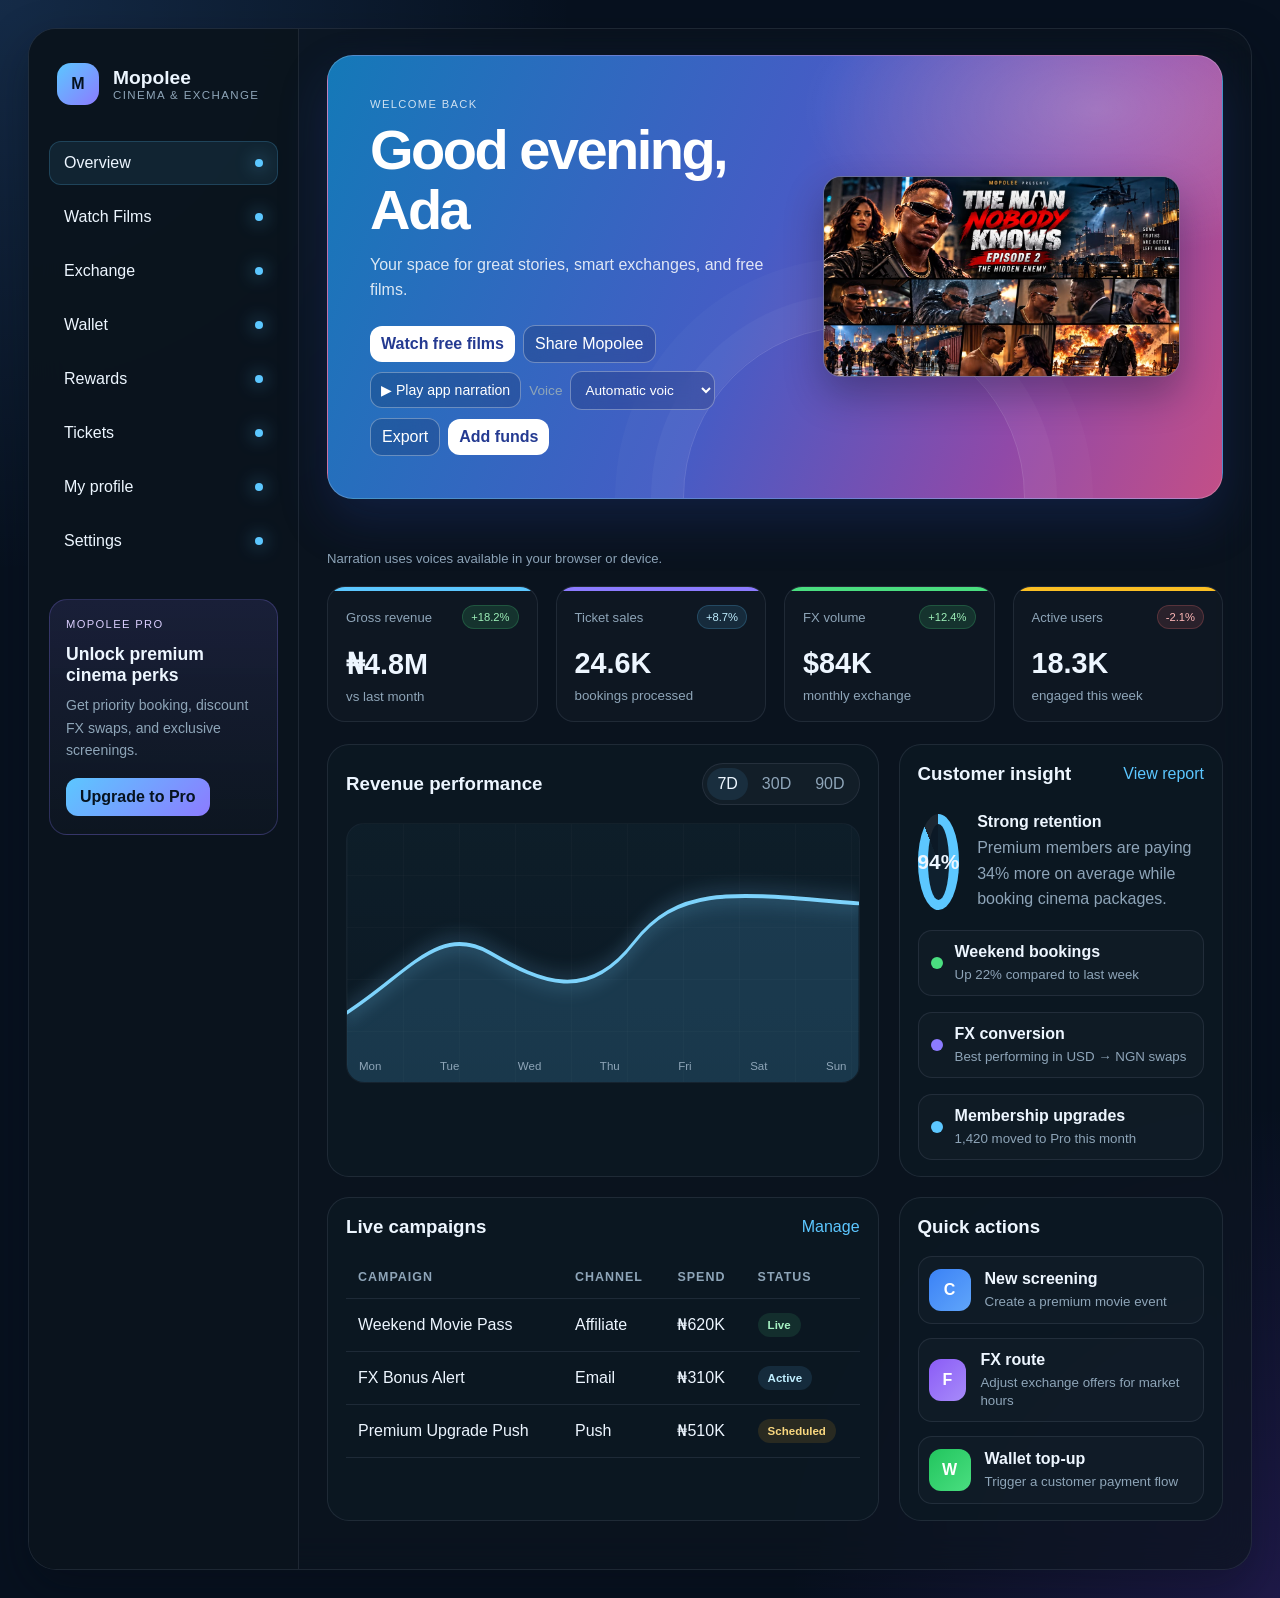
==== index.html @ abd8aba6 "Publish Mopolee demo source and promo assets Co-authored-by: Copilot <223556219+Copilot@users.norepl" ====
<!DOCTYPE html>
<html lang="en">
  <head>
    <meta charset="UTF-8" />
    <meta name="viewport" content="width=device-width, initial-scale=1.0" />
    <meta name="csrf-token" content="" />
    <title>Mopolee</title>
    <link rel="stylesheet" href="styles.css" />
  </head>
  <body>
    <div class="app-shell">
      <aside class="sidebar">
        <div class="brand-row">
          <div class="brand-mark">M</div>
          <div>
            <div class="brand-name">Mopolee</div>
            <div class="brand-subtitle">Cinema & Exchange</div>
          </div>
        </div>

        <nav class="nav">
          <button class="nav-item active" data-target="#overview-panel">
            <span>Overview</span>
            <span class="nav-dot"></span>
          </button>
          <button class="nav-item" data-target="#cinema-panel">
            <span>Watch Films</span>
            <span class="nav-dot"></span>
          </button>
          <button class="nav-item" data-target="#exchange-panel">
            <span>Exchange</span>
            <span class="nav-dot"></span>
          </button>
          <button class="nav-item" data-target="#wallet-panel">
            <span>Wallet</span>
            <span class="nav-dot"></span>
          </button>
          <button class="nav-item" data-target="#rewards-panel">
            <span>Rewards</span>
            <span class="nav-dot"></span>
          </button>
          <button class="nav-item" data-target="#tickets-panel">
            <span>Tickets</span>
            <span class="nav-dot"></span>
          </button>
          <button class="nav-item" data-target="#profile-panel">
            <span>My profile</span>
            <span class="nav-dot"></span>
          </button>
          <button class="nav-item" data-target="#settings-panel">
            <span>Settings</span>
            <span class="nav-dot"></span>
          </button>
        </nav>

        <div class="upgrade-box">
          <div class="mini-label">Mopolee Pro</div>
          <h4>Unlock premium cinema perks</h4>
          <p>Get priority booking, discount FX swaps, and exclusive screenings.</p>
          <button type="button">Upgrade to Pro</button>
          <div id="upgrade-payment-status" class="payment-status"></div>
        </div>
      </aside>

      <main class="dashboard">
        <div id="overview-panel" class="panel-view" data-panel>
          <div class="topbar overview-hero">
            <div class="overview-hero-content">
              <div>
                <p class="eyebrow">Welcome back</p>
                <h1>Good evening, Ada</h1>
                <p class="overview-hero-subtitle">Your space for great stories, smart exchanges, and free films.</p>
              </div>
              <div class="topbar-actions">
                <button class="primary-btn" type="button" data-open-panel="#cinema-panel">Watch free films</button>
                <button id="share-demo-btn" class="ghost-btn" type="button">Share Mopolee</button>
                <button id="demo-narration-btn" class="ghost-btn" type="button" aria-pressed="false">▶ Play app narration</button>
                <label class="narration-voice-control" for="demo-narration-voice">
                  <span>Voice</span>
                  <select id="demo-narration-voice" aria-describedby="demo-narration-help">
                    <option value="">Automatic voice</option>
                  </select>
                </label>
                <button class="ghost-btn" type="button">Export</button>
                <button class="primary-btn" type="button">Add funds</button>
              </div>
            </div>
            <img class="overview-hero-poster" src="static/cinema-episode-2-poster.png" alt="Mopolee presents The Man Nobody Knows, Episode 2: The Hidden Enemy, featuring a dramatic action-film collage">
          </div>
          <p id="share-demo-status" class="cinema-library-status" role="status" aria-live="polite"></p>
          <p id="demo-narration-status" class="sr-only" aria-live="polite"></p>
          <p id="demo-narration-help" class="narration-help">Narration uses voices available in your browser or device.</p>

          <section class="stats-grid">
            <article class="stat-card accent-blue">
              <div class="stat-head">
                <span class="label">Gross revenue</span>
                <span class="chip positive">+18.2%</span>
              </div>
              <h2>₦4.8M</h2>
              <small>vs last month</small>
            </article>

            <article class="stat-card accent-purple">
              <div class="stat-head">
                <span class="label">Ticket sales</span>
                <span class="chip neutral">+8.7%</span>
              </div>
              <h2>24.6K</h2>
              <small>bookings processed</small>
            </article>

            <article class="stat-card accent-green">
              <div class="stat-head">
                <span class="label">FX volume</span>
                <span class="chip positive">+12.4%</span>
              </div>
              <h2>$84K</h2>
              <small>monthly exchange</small>
            </article>

            <article class="stat-card accent-orange">
              <div class="stat-head">
                <span class="label">Active users</span>
                <span class="chip negative">-2.1%</span>
              </div>
              <h2>18.3K</h2>
              <small>engaged this week</small>
            </article>
          </section>

          <section class="content-grid">
            <div class="panel">
              <div class="panel-head">
                <h3>Revenue performance</h3>
                <div class="segmented-control">
                  <button class="segment active" type="button">7D</button>
                  <button class="segment" type="button">30D</button>
                  <button class="segment" type="button">90D</button>
                </div>
              </div>

              <div class="chart-area">
                <div class="grid-lines"></div>
                <svg viewBox="0 0 1000 260" preserveAspectRatio="none" aria-label="revenue chart">
                  <path class="area" d="M0,190 C120,150, 180,100, 280,130 S470,180, 560,120 S760,70, 1000,80 L1000,260 L0,260 Z"></path>
                  <path class="line" d="M0,190 C120,150, 180,100, 280,130 S470,180, 560,120 S760,70, 1000,80"></path>
                </svg>
                <div class="chart-labels">
                  <span>Mon</span>
                  <span>Tue</span>
                  <span>Wed</span>
                  <span>Thu</span>
                  <span>Fri</span>
                  <span>Sat</span>
                  <span>Sun</span>
                </div>
              </div>
            </div>

            <div class="panel">
              <div class="panel-head">
                <h3>Customer insight</h3>
                <a href="#">View report</a>
              </div>

              <div class="insight-summary">
                <div class="score-ring"><span>94%</span></div>
                <div>
                  <h4>Strong retention</h4>
                  <p>Premium members are paying 34% more on average while booking cinema packages.</p>
                </div>
              </div>

              <ul class="insight-list">
                <li>
                  <span class="bullet green"></span>
                  <div>
                    <strong>Weekend bookings</strong>
                    <small>Up 22% compared to last week</small>
                  </div>
                </li>
                <li>
                  <span class="bullet purple"></span>
                  <div>
                    <strong>FX conversion</strong>
                    <small>Best performing in USD → NGN swaps</small>
                  </div>
                </li>
                <li>
                  <span class="bullet blue"></span>
                  <div>
                    <strong>Membership upgrades</strong>
                    <small>1,420 moved to Pro this month</small>
                  </div>
                </li>
              </ul>
            </div>
          </section>

          <section class="bottom-grid">
            <div class="panel table-panel">
              <div class="panel-head">
                <h3>Live campaigns</h3>
                <a href="#">Manage</a>
              </div>

              <table>
                <thead>
                  <tr>
                    <th>Campaign</th>
                    <th>Channel</th>
                    <th>Spend</th>
                    <th>Status</th>
                  </tr>
                </thead>
                <tbody>
                  <tr>
                    <td>Weekend Movie Pass</td>
                    <td>Affiliate</td>
                    <td>₦620K</td>
                    <td><span class="status live">Live</span></td>
                  </tr>
                  <tr>
                    <td>FX Bonus Alert</td>
                    <td>Email</td>
                    <td>₦310K</td>
                    <td><span class="status active">Active</span></td>
                  </tr>
                  <tr>
                    <td>Premium Upgrade Push</td>
                    <td>Push</td>
                    <td>₦510K</td>
                    <td><span class="status scheduled">Scheduled</span></td>
                  </tr>
                </tbody>
              </table>
            </div>

            <div class="panel">
              <div class="panel-head">
                <h3>Quick actions</h3>
              </div>

              <div class="mini-list">
                <div class="mini-item">
                  <div class="mini-icon blue">C</div>
                  <div>
                    <strong>New screening</strong>
                    <small>Create a premium movie event</small>
                  </div>
                </div>

                <div class="mini-item">
                  <div class="mini-icon purple">F</div>
                  <div>
                    <strong>FX route</strong>
                    <small>Adjust exchange offers for market hours</small>
                  </div>
                </div>

                <div class="mini-item">
                  <div class="mini-icon green">W</div>
                  <div>
                    <strong>Wallet top-up</strong>
                    <small>Trigger a customer payment flow</small>
                  </div>
                </div>
              </div>
            </div>
          </section>
        </div>

        <div id="cinema-panel" class="panel-view" data-panel hidden>
          <div class="topbar">
            <div>
              <p class="eyebrow">Cinema</p>
              <h1>Watch free films</h1>
            </div>
            <div class="topbar-actions">
              <button class="ghost-btn" type="button">Browse all</button>
              <span class="cinema-free-label">Free to watch after sign-in</span>
            </div>
          </div>

          <section class="cinema-feature" aria-labelledby="cinema-preview-title">
            <div class="cinema-feature-copy">
              <p class="eyebrow">Free film demo · 30 seconds</p>
              <h2 id="cinema-preview-title">The Man Nobody Knows</h2>
              <p>Free to watch after signing in. This preview does not credit real wallet money or viewing rewards.</p>
            </div>
            <video class="cinema-preview-video" controls preload="metadata" playsinline poster="/static/cinema-theme-background.png">
              <source src="/cinema-media/DEMO%20THE%20MAN%20NOBODY%20KNOWS.mp4" type="video/mp4">
              Your browser does not support MP4 video playback.
            </video>
          </section>

          <section class="cinema-library" aria-labelledby="cinema-library-title">
            <div class="panel-head">
              <div>
                <p class="eyebrow">Mopolee collection</p>
                <h2 id="cinema-library-title">Films for everyone</h2>
              </div>
              <p class="cinema-library-note">New films are added by the catalogue owner.</p>
            </div>
            <p id="cinema-library-status" class="cinema-library-status" role="status">Loading films...</p>
            <div id="cinema-library-grid" class="feature-grid"></div>
            <section id="cinema-admin-upload" class="cinema-admin-upload" aria-labelledby="cinema-upload-title" hidden>
              <div>
                <p class="eyebrow">Catalogue owner</p>
                <h3 id="cinema-upload-title">Add a film</h3>
                <p>Upload only films and artwork you own or have permission to distribute. Published films are visible to signed-in viewers.</p>
              </div>
              <form id="cinema-upload-form" class="cinema-upload-form">
                <label>
                  Film title
                  <input name="title" type="text" maxlength="120" required>
                </label>
                <label>
                  Short description
                  <textarea name="description" maxlength="1000" rows="3"></textarea>
                </label>
                <label>
                  MP4 film file (up to 4.5 GB)
                  <input name="video" type="file" accept=".mp4,video/mp4" required>
                </label>
                <label>
                  Poster image (optional, JPG/PNG/WebP, up to 10 MB)
                  <input name="poster" type="file" accept="image/jpeg,image/png,image/webp">
                </label>
                <label class="cinema-rights-confirmation">
                  <input name="rights_confirmed" type="checkbox" required>
                  <span>I own this film or have permission to share it with viewers.</span>
                </label>
                <button class="primary-btn" type="submit">Upload and publish</button>
                <progress id="cinema-upload-progress" max="100" value="0" hidden></progress>
                <p id="cinema-upload-status" class="cinema-library-status" role="status"></p>
              </form>
            </section>
          </section>

          <div class="feature-grid"><article class='media-card' onclick="location.href='/episodes/episode1/index.html'" style='cursor:pointer'><div class='media-poster'><h2>Episode 1</h2></div><div class='media-meta'><div><strong>THE MAN NOBODY KNOWS</strong><small>A HARD LIFE</small></div><span class='status active'>WATCH</span></div></article><article class='media-card' onclick="location.href='/episodes/episode2/index.html'" style='cursor:pointer'><div class='media-poster'><h2>Episode 2</h2></div><div class='media-meta'><div><strong>THE MAN NOBODY KNOWS</strong><small>BETRAYED</small></div><span class='status active'>WATCH</span></div></article><article class='media-card' onclick="location.href='/episodes/episode3/index.html'" style='cursor:pointer'><div class='media-poster'><h2>Episode 3</h2></div><div class='media-meta'><div><strong>THE MAN NOBODY KNOWS</strong><small>ROCK BOTTOM</small></div><span class='status active'>WATCH</span></div></article><article class='media-card' onclick="location.href='/episodes/episode4/index.html'" style='cursor:pointer'><div class='media-poster'><h2>Episode 4</h2></div><div class='media-meta'><div><strong>THE MAN NOBODY KNOWS</strong><small>THE SECRET</small></div><span class='status active'>WATCH</span></div></article><article class='media-card' onclick="location.href='/episodes/episode5/index.html'" style='cursor:pointer'><div class='media-poster'><h2>Episode 5</h2></div><div class='media-meta'><div><strong>THE MAN NOBODY KNOWS</strong><small>THE TURNAROUND</small></div><span class='status active'>WATCH</span></div></article><article class='media-card' onclick="location.href='/episodes/episode6/index.html'" style='cursor:pointer'><div class='media-poster'><h2>Episode 6</h2></div><div class='media-meta'><div><strong>THE MAN NOBODY KNOWS</strong><small>Episode 6</small></div><span class='status active'>WATCH</span></div></article><article class='media-card' onclick="location.href='/episodes/episode7/index.html'" style='cursor:pointer'><div class='media-poster'><h2>Episode 7</h2></div><div class='media-meta'><div><strong>THE MAN NOBODY KNOWS</strong><small>Episode 7</small></div><span class='status active'>WATCH</span></div></article><article class='media-card' onclick="location.href='/episodes/episode8/index.html'" style='cursor:pointer'><div class='media-poster'><h2>Episode 8</h2></div><div class='media-meta'><div><strong>THE MAN NOBODY KNOWS</strong><small>Episode 8</small></div><span class='status active'>WATCH</span></div></article><article class='media-card' onclick="location.href='/episodes/episode9/index.html'" style='cursor:pointer'><div class='media-poster'><h2>Episode 9</h2></div><div class='media-meta'><div><strong>THE MAN NOBODY KNOWS</strong><small>Episode 9</small></div><span class='status active'>WATCH</span></div></article><article class='media-card' onclick="location.href='/episodes/episode10/index.html'" style='cursor:pointer'><div class='media-poster'><h2>Episode 10</h2></div><div class='media-meta'><div><strong>THE MAN NOBODY KNOWS</strong><small>Episode 10</small></div><span class='status active'>WATCH</span></div></article><div class="booking-panel">
            <div class="panel-head">
              <h3>Reserve your seat</h3>
            </div>
            <form id="booking-form" class="inline-form">
              <label>
                Movie
                <select id="movie-select">
                  <option>THE MAN NOBODY KNOWS</option>
                  <option>THE MAN NOBODY KNOWS</option>
                  <option>THE MAN NOBODY KNOWS</option>
                </select>
              </label>
              <label>
                Seat
                <select id="seat-select">
                  <option>A5</option>
                  <option>B12</option>
                  <option>C7</option>
                  <option>D9</option>
                </select>
              </label>
              <button type="submit" class="primary-btn">Reserve seat</button>
            </form>
            <div id="booking-status" class="payment-status"></div>
          </div>

          <div class="booking-panel">
            <div class="panel-head">
              <h3>Seat map</h3>
            </div>
            <div class="seat-map" aria-label="Seat map">
              <div class="seat-row">
                <button class="seat available" type="button">A1</button>
                <button class="seat available" type="button">A2</button>
                <button class="seat premium" type="button">A3</button>
                <button class="seat available" type="button">A4</button>
                <button class="seat booked" type="button" disabled>B5</button>
              </div>
              <div class="seat-row">
                <button class="seat available" type="button">B1</button>
                <button class="seat available" type="button">B2</button>
                <button class="seat booked" type="button" disabled>B3</button>
                <button class="seat available" type="button">B4</button>
                <button class="seat premium" type="button">B5</button>
              </div>
              <div class="seat-row">
                <button class="seat available" type="button">C1</button>
                <button class="seat booked" type="button" disabled>C2</button>
                <button class="seat premium" type="button">C3</button>
                <button class="seat available" type="button">C4</button>
                <button class="seat available" type="button">C5</button>
              </div>
            </div>
          </div>

          <div class="promo-banner">
            <div>
              <h4>Weekend premium bundle</h4>
              <p>2 tickets + popcorn + 10% FX cashback</p>
            </div>
            <button class="primary-btn" type="button">Claim bundle</button>
          </div>
        </div>

        <div id="exchange-panel" class="panel-view" data-panel hidden>
          <div class="topbar">
            <div>
              <p class="eyebrow">Exchange</p>
              <h1>Rate board</h1>
            </div>
            <div class="topbar-actions">
              <button class="ghost-btn" type="button">History</button>
              <button class="primary-btn" type="button">Swap now</button>
            </div>
          </div>

          <div class="feature-grid"><article class='media-card' onclick="location.href='/episodes/episode1/index.html'" style='cursor:pointer'><div class='media-poster'><h2>Episode 1</h2></div><div class='media-meta'><div><strong>THE MAN NOBODY KNOWS</strong><small>A HARD LIFE</small></div><span class='status active'>WATCH</span></div></article><article class='media-card' onclick="location.href='/episodes/episode2/index.html'" style='cursor:pointer'><div class='media-poster'><h2>Episode 2</h2></div><div class='media-meta'><div><strong>THE MAN NOBODY KNOWS</strong><small>BETRAYED</small></div><span class='status active'>WATCH</span></div></article><article class='media-card' onclick="location.href='/episodes/episode3/index.html'" style='cursor:pointer'><div class='media-poster'><h2>Episode 3</h2></div><div class='media-meta'><div><strong>THE MAN NOBODY KNOWS</strong><small>ROCK BOTTOM</small></div><span class='status active'>WATCH</span></div></article><article class='media-card' onclick="location.href='/episodes/episode4/index.html'" style='cursor:pointer'><div class='media-poster'><h2>Episode 4</h2></div><div class='media-meta'><div><strong>THE MAN NOBODY KNOWS</strong><small>THE SECRET</small></div><span class='status active'>WATCH</span></div></article><article class='media-card' onclick="location.href='/episodes/episode5/index.html'" style='cursor:pointer'><div class='media-poster'><h2>Episode 5</h2></div><div class='media-meta'><div><strong>THE MAN NOBODY KNOWS</strong><small>THE TURNAROUND</small></div><span class='status active'>WATCH</span></div></article><article class='media-card' onclick="location.href='/episodes/episode6/index.html'" style='cursor:pointer'><div class='media-poster'><h2>Episode 6</h2></div><div class='media-meta'><div><strong>THE MAN NOBODY KNOWS</strong><small>Episode 6</small></div><span class='status active'>WATCH</span></div></article><article class='media-card' onclick="location.href='/episodes/episode7/index.html'" style='cursor:pointer'><div class='media-poster'><h2>Episode 7</h2></div><div class='media-meta'><div><strong>THE MAN NOBODY KNOWS</strong><small>Episode 7</small></div><span class='status active'>WATCH</span></div></article><article class='media-card' onclick="location.href='/episodes/episode8/index.html'" style='cursor:pointer'><div class='media-poster'><h2>Episode 8</h2></div><div class='media-meta'><div><strong>THE MAN NOBODY KNOWS</strong><small>Episode 8</small></div><span class='status active'>WATCH</span></div></article><article class='media-card' onclick="location.href='/episodes/episode9/index.html'" style='cursor:pointer'><div class='media-poster'><h2>Episode 9</h2></div><div class='media-meta'><div><strong>THE MAN NOBODY KNOWS</strong><small>Episode 9</small></div><span class='status active'>WATCH</span></div></article><article class='media-card' onclick="location.href='/episodes/episode10/index.html'" style='cursor:pointer'><div class='media-poster'><h2>Episode 10</h2></div><div class='media-meta'><div><strong>THE MAN NOBODY KNOWS</strong><small>Episode 10</small></div><span class='status active'>WATCH</span></div></article><div class="booking-panel">
            <div class="panel-head">
              <h3>Convert funds</h3>
            </div>
            <div class="fx-calculator">
              <label>
                Amount
                <input id="exchange-amount" type="number" value="250" min="1" />
              </label>
              <label>
                Currency
                <select id="exchange-currency">
                  <option value="1530">USD</option>
                  <option value="1720">EUR</option>
                </select>
              </label>
              <button id="convert-rate" class="primary-btn" type="button">Convert</button>
            </div>
            <div id="fx-result" class="fx-result">₦382,500.00</div>
          </div>
        </div>

        <div id="wallet-panel" class="panel-view" data-panel hidden>
          <div class="topbar">
            <div>
              <p class="eyebrow">Wallet</p>
              <h1>Top up & settle</h1>
            </div>
            <div class="topbar-actions">
              <button class="ghost-btn" type="button">Transactions</button>
              <button class="primary-btn" type="button">Pay with Paystack</button>
            </div>
          </div>

          <div class="feature-grid">
            <article class="wallet-card">
              <strong>Available balance</strong>
              <small>Primary wallet</small>
              <div class="wallet-list">
                <div class="wallet-row"><span>NGN wallet</span><span class="wallet-balance">₦184,200</span></div>
                <div class="wallet-row"><span>USD wallet</span><span class="wallet-balance">$1,260</span></div>
              </div>
            </article>

            <article class="wallet-card">
              <strong>Quick top-up</strong>
              <small>Instant funding</small>
              <div class="wallet-list">
                <div class="wallet-row" data-topup="5000"><span>₦5,000</span><span class="wallet-balance">Top up</span></div>
                <div class="wallet-row" data-topup="15000"><span>₦15,000</span><span class="wallet-balance">Top up</span></div>
                <div class="wallet-row" data-topup="50000"><span>₦50,000</span><span class="wallet-balance">Top up</span></div>
              </div>
            </article>

            <article class="wallet-card">
              <strong>Payment status</strong>
              <small>Secure checkout</small>
              <div id="wallet-payment-status" class="payment-status"></div>
              <div class="wallet-form">
                <input id="topup-amount" type="number" min="1000" step="1000" value="5000" placeholder="Enter amount" />
                <button id="wallet-checkout-btn" class="primary-btn" type="button">Open checkout</button>
              </div>
            </article>
          </div>
        </div>

        <div id="rewards-panel" class="panel-view" data-panel hidden>
          <div class="topbar">
            <div>
              <p class="eyebrow">Rewards</p>
              <h1>Loyalty center</h1>
            </div>
            <div class="topbar-actions">
              <button class="primary-btn" type="button">Redeem</button>
            </div>
          </div>

          <div class="feature-grid">
            <article class="wallet-card">
              <strong>Reward points</strong>
              <small>Available now</small>
              <div class="wallet-list">
                <div class="wallet-row"><span>Points balance</span><span class="wallet-balance">12,480</span></div>
                <div class="wallet-row"><span>Movie credits</span><span class="wallet-balance">4</span></div>
              </div>
            </article>

            <article class="wallet-card">
              <strong>Active perks</strong>
              <small>Premium benefits</small>
              <div class="wallet-list">
                <div class="wallet-row"><span>Priority booking</span><span class="wallet-balance">On</span></div>
                <div class="wallet-row"><span>FX cashback</span><span class="wallet-balance">10%</span></div>
                <div class="wallet-row"><span>VIP lounge</span><span class="wallet-balance">Weekend</span></div>
              </div>
            </article>

            <article class="wallet-card">
              <strong>Redeem</strong>
              <small>Limited offers</small>
              <div class="wallet-list">
                <div class="wallet-row"><span>Free popcorn</span><span class="wallet-balance">1,500</span></div>
                <div class="wallet-row"><span>Discount FX swap</span><span class="wallet-balance">3,000</span></div>
                <div class="wallet-row"><span>VIP upgrade</span><span class="wallet-balance">7,000</span></div>
              </div>
            </article>
          </div>
        </div>

        <div id="tickets-panel" class="panel-view" data-panel hidden>
          <div class="topbar">
            <div>
              <p class="eyebrow">Tickets</p>
              <h1>Upcoming reservations</h1>
            </div>
            <div class="topbar-actions">
              <button class="ghost-btn" type="button">All bookings</button>
            </div>
          </div>

          <div class="panel">
            <table>
              <thead>
                <tr>
                  <th>Movie</th>
                  <th>Seat</th>
                  <th>Time</th>
                  <th>Status</th>
                </tr>
              </thead>
              <tbody>
                <tr>
                  <td>THE MAN NOBODY KNOWS</td>
                  <td>B12, B13</td>
                  <td>7:30 PM</td>
                  <td><span class="status live">Confirmed</span></td>
                </tr>
                <tr>
                  <td>THE MAN NOBODY KNOWS</td>
                  <td>A7</td>
                  <td>6:30 PM</td>
                  <td><span class="status active">Paid</span></td>
                </tr>
                <tr>
                  <td>THE MAN NOBODY KNOWS</td>
                  <td>F3</td>
                  <td>9:00 PM</td>
                  <td><span class="status scheduled">Pending</span></td>
                </tr>
              </tbody>
            </table>
          </div>
        </div>

        <div id="profile-panel" class="panel-view" data-panel hidden>
          <div class="topbar">
            <div>
              <p class="eyebrow">Your account</p>
              <h1>My profile</h1>
            </div>
            <div class="topbar-actions">
              <button class="primary-btn" type="button" data-open-panel="#settings-panel">Profile settings</button>
            </div>
          </div>
          <section class="profile-card">
            <div class="profile-avatar" data-profile-initials aria-hidden="true">__MOPOLEE_PROFILE_INITIALS__</div>
            <div>
              <p class="eyebrow">Mopolee member</p>
              <h2 data-profile-name>__MOPOLEE_PROFILE_NAME__</h2>
              <p>Your signed-in profile keeps your account and film access together.</p>
            </div>
          </section>
          <section class="profile-details" aria-label="Account details">
            <article class="panel profile-detail"><span>Full name</span><strong data-profile-detail="name">__MOPOLEE_PROFILE_NAME__</strong></article>
            <article class="panel profile-detail"><span>Email address</span><strong data-profile-detail="email">__MOPOLEE_PROFILE_EMAIL__</strong></article>
            <article class="panel profile-detail"><span>Phone number</span><strong data-profile-detail="phone">__MOPOLEE_PROFILE_PHONE__</strong></article>
            <article class="panel profile-detail"><span>Mopolee account ID</span><strong data-profile-detail="app-id">__MOPOLEE_PROFILE_APP_ID__</strong></article>
          </section>
          <p class="settings-note">Profile details are managed by the account owner. Password recovery is available from the sign-in screen.</p>
        </div>

        <div id="settings-panel" class="panel-view" data-panel hidden>
          <div class="topbar">
            <div>
              <p class="eyebrow">Make it yours</p>
              <h1>Settings</h1>
            </div>
          </div>
          <section class="settings-section panel">
            <div>
              <h2>Dashboard colors</h2>
              <p>Choose a look for this device. Your choice is saved in this browser.</p>
            </div>
            <div class="dashboard-theme-options" role="group" aria-label="Dashboard color theme">
              <button type="button" class="dashboard-theme-choice" data-dashboard-theme="ocean" aria-pressed="false"><span class="theme-swatch theme-swatch-ocean"></span>Ocean blue</button>
              <button type="button" class="dashboard-theme-choice" data-dashboard-theme="violet" aria-pressed="false"><span class="theme-swatch theme-swatch-violet"></span>Violet</button>
              <button type="button" class="dashboard-theme-choice" data-dashboard-theme="emerald" aria-pressed="false"><span class="theme-swatch theme-swatch-emerald"></span>Emerald</button>
              <button type="button" class="dashboard-theme-choice" data-dashboard-theme="sunset" aria-pressed="false"><span class="theme-swatch theme-swatch-sunset"></span>Sunset</button>
            </div>
            <p id="settings-status" class="settings-note" role="status"></p>
          </section>
          <section class="settings-section panel">
            <div>
              <h2>Voice narration</h2>
              <p>Choose an available device voice on the Overview page, then press Play app narration. Voice options depend on your browser and device.</p>
              <button class="ghost-btn" type="button" data-open-panel="#overview-panel">Open narration controls</button>
            </div>
          </section>
          <section class="settings-section panel">
            <div>
              <h2>Account and privacy</h2>
              <p>Your profile and free-film access require signing in. Do not share your password or verification code.</p>
              <button class="ghost-btn" type="button" data-open-panel="#profile-panel">View my profile</button>
            </div>
          </section>
        </div>
      </main>
    </div>

    <script src="script.js"></script>
  </body>
</html>
---- styles.css ----
:root {
  --bg: #07111f;
  --bg-soft: #0d1b2a;
  --panel: rgba(12, 25, 38, 0.88);
  --panel-alt: rgba(18, 31, 47, 0.9);
  --line: rgba(148, 163, 184, 0.14);
  --text: #edf6ff;
  --muted: #8ea5b8;
  --primary: #5cc7ff;
  --primary-2: #8c7bff;
  --green: #4ade80;
  --orange: #fbbf24;
  --red: #f87171;
  --shadow: 0 18px 45px rgba(6, 12, 19, 0.35);
}

* {
  box-sizing: border-box;
}

.sr-only {
  position: absolute;
  width: 1px;
  height: 1px;
  padding: 0;
  margin: -1px;
  overflow: hidden;
  clip: rect(0, 0, 0, 0);
  white-space: nowrap;
  border: 0;
}

html, body {
  margin: 0;
  min-height: 100%;
  font-family: "Inter", sans-serif;
  background:
    radial-gradient(circle at top left, rgba(82, 160, 255, 0.18), transparent 28%),
    radial-gradient(circle at bottom right, rgba(124, 58, 237, 0.2), transparent 24%),
    var(--bg);
  color: var(--text);
}

body {
  min-height: 100vh;
  padding: 28px;
}

button, a {
  font: inherit;
}

.app-shell {
  display: flex;
  max-width: 1460px;
  min-height: calc(100vh - 56px);
  margin: 0 auto;
  background: rgba(12, 21, 31, 0.7);
  border: 1px solid var(--line);
  border-radius: 28px;
  overflow: hidden;
  backdrop-filter: blur(18px);
  box-shadow: var(--shadow);
}

.sidebar {
  width: 270px;
  padding: 26px 20px 18px;
  background: rgba(11, 20, 29, 0.88);
  border-right: 1px solid var(--line);
}

.dashboard-logout {
  display: flex;
  flex-wrap: wrap;
  align-items: center;
  justify-content: space-between;
  gap: 10px;
  margin-top: 24px;
  padding: 14px 8px 0;
  border-top: 1px solid var(--line);
  color: var(--muted);
  font-size: 0.82rem;
}

.dashboard-logout button {
  border: 1px solid var(--line);
  border-radius: 10px;
  padding: 8px 12px;
  background: rgba(255, 255, 255, 0.04);
  color: var(--text);
  cursor: pointer;
}

.demo-notice {
  margin-bottom: 18px;
  padding: 12px 14px;
  border: 1px solid rgba(251, 191, 36, 0.24);
  border-radius: 12px;
  background: rgba(251, 191, 36, 0.08);
  color: #f9d77f;
  font-size: 0.84rem;
  line-height: 1.5;
}

.brand-row {
  display: flex;
  align-items: center;
  gap: 14px;
  padding: 8px 8px 28px;
}

.brand-mark {
  width: 42px;
  height: 42px;
  border-radius: 14px;
  display: grid;
  place-items: center;
  font-weight: 800;
  background: linear-gradient(135deg, var(--primary), var(--primary-2));
  color: #05111d;
}

.brand-name {
  font-size: 1.2rem;
  font-weight: 700;
}

.brand-subtitle {
  font-size: 0.72rem;
  color: var(--muted);
  letter-spacing: 0.12em;
  text-transform: uppercase;
}

.nav {
  display: grid;
  gap: 10px;
  margin-top: 8px;
}

.nav-item {
  display: flex;
  justify-content: space-between;
  align-items: center;
  background: transparent;
  color: var(--text);
  border: 1px solid transparent;
  border-radius: 12px;
  padding: 12px 14px;
  text-align: left;
  cursor: pointer;
  transition: all 0.2s ease;
}

.nav-item:hover,
.nav-item.active {
  background: rgba(92, 199, 255, 0.09);
  border-color: rgba(92, 199, 255, 0.2);
}

.nav-dot {
  width: 8px;
  height: 8px;
  border-radius: 50%;
  background: var(--primary);
  box-shadow: 0 0 18px rgba(92, 199, 255, 0.8);
}

.upgrade-box {
  margin-top: 36px;
  padding: 18px 16px;
  border: 1px solid rgba(140, 123, 255, 0.25);
  border-radius: 18px;
  background: linear-gradient(180deg, rgba(140, 123, 255, 0.12), rgba(17, 27, 40, 0.4));
}

.payment-status {
  margin-top: 14px;
  padding: 10px 12px;
  border-radius: 12px;
  font-size: 0.78rem;
  line-height: 1.5;
  border: 1px solid transparent;
  display: none;
}

.payment-status.success {
  display: block;
  background: rgba(74, 222, 128, 0.1);
  border-color: rgba(74, 222, 128, 0.2);
  color: #c8f7d2;
}

.payment-status.error {
  display: block;
  background: rgba(248, 113, 113, 0.08);
  border-color: rgba(248, 113, 113, 0.2);
  color: #ffc7c7;
}

.upgrade-box button:disabled {
  opacity: 0.75;
  cursor: wait;
  transform: none;
}

.mini-label {
  color: #d9cdfd;
  font-size: 0.7rem;
  letter-spacing: 0.12em;
  text-transform: uppercase;
}

.upgrade-box h4 {
  margin: 14px 0 8px;
  font-size: 1.1rem;
}

.upgrade-box p {
  color: var(--muted);
  line-height: 1.6;
  margin: 0 0 16px;
  font-size: 0.88rem;
}

.upgrade-box button,
.primary-btn,
.ghost-btn {
  border: none;
  border-radius: 12px;
  padding: 10px 14px;
  cursor: pointer;
  transition: transform 0.2s ease;
}

.upgrade-box button,
.primary-btn {
  background: linear-gradient(135deg, var(--primary), var(--primary-2));
  color: #06131f;
  font-weight: 700;
}

.ghost-btn {
  background: rgba(255, 255, 255, 0.04);
  color: var(--text);
  border: 1px solid var(--line);
}

.ghost-btn:disabled {
  opacity: 0.55;
  cursor: not-allowed;
}

button:hover {
  transform: translateY(-1px);
}

.dashboard {
  flex: 1;
  padding: 26px 28px 28px;
}

.topbar {
  display: flex;
  align-items: center;
  justify-content: space-between;
  gap: 20px;
  margin-bottom: 24px;
}

.eyebrow {
  color: var(--muted);
  text-transform: uppercase;
  letter-spacing: 0.12em;
  font-size: 0.7rem;
  margin: 0 0 10px;
}

.topbar h1,
.panel-head h3 {
  margin: 0;
}

.topbar h1 {
  font-size: clamp(2rem, 3vw, 2.6rem);
}

.overview-hero {
  display: grid;
  grid-template-columns: minmax(0, 1fr) minmax(240px, 0.85fr);
  position: relative;
  isolation: isolate;
  overflow: hidden;
  align-items: center;
  min-height: 280px;
  margin: 0 0 18px;
  padding: clamp(26px, 4vw, 42px);
  gap: clamp(20px, 3vw, 34px);
  border: 1px solid rgba(255, 255, 255, 0.2);
  border-radius: 26px;
  background:
    radial-gradient(ellipse at 86% 12%, rgba(255, 255, 255, 0.24), transparent 27%),
    linear-gradient(112deg, #1479b8 0%, #465cc5 48%, #9049a8 78%, #c34f87 100%);
  box-shadow: 0 22px 50px rgba(41, 66, 168, 0.24);
}

.overview-hero::after {
  position: absolute;
  z-index: -1;
  right: 22%;
  bottom: -170px;
  width: 340px;
  height: 340px;
  border: 1px solid rgba(255, 255, 255, 0.14);
  border-radius: 50%;
  box-shadow: 0 0 0 32px rgba(255, 255, 255, 0.035), 0 0 0 68px rgba(255, 255, 255, 0.025);
  content: "";
}

.overview-hero .eyebrow {
  color: rgba(255, 255, 255, 0.78);
}

.overview-hero h1 {
  max-width: none;
  color: #fff;
  font-size: clamp(2.25rem, 4.4vw, 3.5rem);
  line-height: 1.08;
  letter-spacing: -0.045em;
}

.overview-hero-content {
  display: grid;
  gap: 22px;
  min-width: 0;
}

.overview-hero-poster {
  display: block;
  width: 100%;
  aspect-ratio: 16 / 9;
  border: 1px solid rgba(255, 255, 255, 0.28);
  border-radius: 18px;
  background: rgba(7, 17, 31, 0.45);
  box-shadow: 0 18px 38px rgba(5, 14, 36, 0.32);
  object-fit: cover;
}

.overview-hero-subtitle {
  max-width: 460px;
  margin: 12px 0 0;
  color: rgba(255, 255, 255, 0.84);
  font-size: 1rem;
  line-height: 1.55;
}

.overview-hero .topbar-actions {
  position: relative;
  z-index: 1;
  justify-content: flex-start;
  gap: 8px;
}

.overview-hero .ghost-btn,
.overview-hero .primary-btn,
.overview-hero .narration-voice-control select {
  border-color: rgba(255, 255, 255, 0.32);
  background: rgba(10, 21, 55, 0.2);
  color: #fff;
  backdrop-filter: blur(12px);
}

.overview-hero #demo-narration-btn {
  padding: 9px 10px;
  font-size: 0.88rem;
}

.overview-hero .ghost-btn,
.overview-hero .primary-btn {
  padding: 9px 11px;
}

.overview-hero .narration-voice-control select {
  width: 145px;
  min-width: 0;
  padding-right: 24px;
  padding-left: 10px;
}

.overview-hero .primary-btn {
  background: #fff;
  color: #243a91;
}

.topbar-actions {
  display: flex;
  flex-wrap: wrap;
  align-items: center;
  justify-content: flex-end;
  gap: 12px;
}

.narration-voice-control {
  display: flex;
  align-items: center;
  gap: 8px;
  color: var(--muted);
  font-size: 0.85rem;
}

.narration-voice-control select {
  max-width: 220px;
  min-width: 150px;
  padding: 10px 30px 10px 12px;
  border: 1px solid var(--line);
  border-radius: 12px;
  background: #0d1b2a;
  color: var(--text);
  font: inherit;
}

.narration-help {
  margin: 0 0 20px;
  color: var(--muted);
  font-size: 0.82rem;
}

.stats-grid {
  display: grid;
  grid-template-columns: repeat(4, minmax(180px, 1fr));
  gap: 18px;
  margin-bottom: 22px;
}

.stat-card {
  padding: 18px 18px 16px;
  border-radius: 18px;
  border: 1px solid var(--line);
  background: rgba(255,255,255,0.02);
  position: relative;
  overflow: hidden;
}

.stat-card::before {
  content: "";
  position: absolute;
  inset: 0 auto auto 0;
  width: 100%;
  height: 4px;
  background: var(--div-color, var(--primary));
}

.accent-blue { --div-color: var(--primary); }
.accent-purple { --div-color: var(--primary-2); }
.accent-green { --div-color: var(--green); }
.accent-orange { --div-color: var(--orange); }

.stat-head {
  display: flex;
  align-items: center;
  justify-content: space-between;
  gap: 12px;
}

.label {
  color: var(--muted);
  font-size: 0.82rem;
}

.chip {
  padding: 5px 8px;
  border-radius: 999px;
  font-size: 0.7rem;
  border: 1px solid transparent;
}

.chip.positive {
  background: rgba(74, 222, 128, 0.14);
  color: #9ef0b9;
  border-color: rgba(74, 222, 128, 0.2);
}

.chip.neutral {
  background: rgba(92, 199, 255, 0.12);
  color: #bfeeff;
  border-color: rgba(92, 199, 255, 0.2);
}

.chip.negative {
  background: rgba(248, 113, 113, 0.12);
  color: #ffb8b8;
  border-color: rgba(248, 113, 113, 0.22);
}

.stat-card h2 {
  margin: 18px 0 6px;
  font-size: clamp(1.8rem, 2vw, 2.3rem);
}

.stat-card small {
  color: var(--muted);
}

.content-grid, .bottom-grid {
  display: grid;
  grid-template-columns: 1.7fr 1fr;
  gap: 20px;
  margin-bottom: 20px;
}

.panel {
  background: rgba(13, 25, 36, 0.8);
  border: 1px solid var(--line);
  border-radius: 22px;
  padding: 18px 18px 16px;
}

.panel-head {
  display: flex;
  justify-content: space-between;
  align-items: center;
  margin-bottom: 18px;
}

.panel-head a {
  color: var(--primary);
  text-decoration: none;
}

.segmented-control {
  display: inline-flex;
  padding: 4px;
  background: rgba(255,255,255,0.03);
  border: 1px solid var(--line);
  border-radius: 999px;
  gap: 4px;
}

.segment {
  background: transparent;
  color: var(--muted);
  border: none;
  border-radius: 999px;
  padding: 7px 10px;
  cursor: pointer;
}

.segment.active {
  background: rgba(92, 199, 255, 0.1);
  color: var(--text);
}

.chart-area {
  position: relative;
  height: 260px;
  border-radius: 18px;
  background: linear-gradient(180deg, rgba(92,199,255,0.04), rgba(92,199,255,0.01));
  border: 1px solid rgba(255,255,255,0.03);
  overflow: hidden;
}

.grid-lines {
  position: absolute;
  inset: 0;
  background-image: linear-gradient(to right, rgba(255,255,255,0.02) 1px, transparent 1px), linear-gradient(to top, rgba(255,255,255,0.02) 1px, transparent 1px);
  background-size: 56px 52px;
}

.chart-area svg {
  position: absolute;
  inset: 0;
  width: 100%;
  height: 100%;
}

.area {
  fill: rgba(92, 199, 255, 0.18);
}

.line {
  fill: none;
  stroke: #7dd3fc;
  stroke-width: 4;
  stroke-linecap: round;
  stroke-linejoin: round;
  filter: drop-shadow(0 0 10px rgba(125, 211, 252, 0.7));
}

.chart-labels {
  position: absolute;
  left: 12px;
  right: 12px;
  bottom: 10px;
  display: flex;
  justify-content: space-between;
  color: var(--muted);
  font-size: 0.72rem;
}

.insight-summary {
  display: flex;
  align-items: center;
  gap: 18px;
  padding: 10px 0 18px;
}

.score-ring {
  width: 96px;
  height: 96px;
  display: grid;
  place-items: center;
  border-radius: 50%;
  background: conic-gradient(var(--primary) 0 94%, rgba(255,255,255,0.07) 94% 100%);
  position: relative;
}

.score-ring::before {
  content: "";
  position: absolute;
  inset: 10px;
  border-radius: 50%;
  background: rgba(12, 25, 38, 0.96);
}

.score-ring span {
  position: relative;
  z-index: 1;
  font-weight: 700;
  font-size: 1.3rem;
}

.insight-summary h4 {
  margin: 0 0 4px;
}

.insight-summary p {
  margin: 0;
  color: var(--muted);
  line-height: 1.6;
}

.insight-list {
  list-style: none;
  padding: 0;
  margin: 0;
  display: grid;
  gap: 16px;
}

.insight-list li {
  display: flex;
  align-items: center;
  gap: 12px;
  background: rgba(255,255,255,0.02);
  border: 1px solid var(--line);
  border-radius: 14px;
  padding: 12px 12px;
}

.bullet {
  width: 12px;
  height: 12px;
  border-radius: 50%;
  display: inline-block;
}

.bullet.green { background: var(--green); }
.bullet.purple { background: var(--primary-2); }
.bullet.blue { background: var(--primary); }

.insight-list strong {
  display: block;
  margin-bottom: 4px;
}

.insight-list small {
  color: var(--muted);
}

.table-panel table {
  width: 100%;
  border-collapse: collapse;
}

.table-panel th,
.table-panel td {
  text-align: left;
  padding: 14px 12px;
  border-bottom: 1px solid var(--line);
}

.table-panel th {
  color: var(--muted);
  font-weight: 600;
  font-size: 0.78rem;
  text-transform: uppercase;
  letter-spacing: 0.08em;
}

.status {
  display: inline-block;
  padding: 6px 10px;
  border-radius: 999px;
  font-size: 0.72rem;
  font-weight: 600;
}

.status.live {
  background: rgba(74,222,128,0.12);
  color: #a7f3c4;
}

.status.scheduled {
  background: rgba(251,191,36,0.12);
  color: #f9d77f;
}

.status.active {
  background: rgba(92,199,255,0.12);
  color: #bfeeff;
}

.mini-list {
  display: grid;
  gap: 14px;
}

.mini-item {
  display: flex;
  align-items: center;
  gap: 14px;
  padding: 12px 10px;
  border: 1px solid var(--line);
  border-radius: 14px;
  background: rgba(255,255,255,0.02);
}

.mini-icon {
  width: 42px;
  height: 42px;
  border-radius: 12px;
  display: grid;
  place-items: center;
  font-weight: 700;
  color: #fff;
}

.mini-icon.blue { background: linear-gradient(135deg, #3b82f6, #60a5fa); }
.mini-icon.purple { background: linear-gradient(135deg, #8b5cf6, #a78bfa); }
.mini-icon.green { background: linear-gradient(135deg, #22c55e, #4ade80); }

.mini-item strong {
  display: block;
  margin-bottom: 4px;
}

.mini-item small {
  color: var(--muted);
}

.feature-grid {
  display: grid;
  grid-template-columns: repeat(auto-fit, minmax(min(100%, 250px), 1fr));
  gap: 16px;
  margin-top: 18px;
}

.cinema-feature {
  display: grid;
  grid-template-columns: minmax(220px, 0.8fr) minmax(0, 1.6fr);
  align-items: center;
  gap: 24px;
  margin-top: 18px;
  padding: 20px;
  border: 1px solid rgba(92, 199, 255, 0.2);
  border-radius: 22px;
  background: linear-gradient(135deg, rgba(92, 199, 255, 0.08), rgba(140, 123, 255, 0.1));
}

.cinema-feature-copy h2 {
  margin: 0 0 8px;
  font-size: clamp(1.35rem, 2.5vw, 2rem);
}

.cinema-feature-copy p:last-child {
  margin: 0;
  color: var(--muted);
  line-height: 1.6;
}

.cinema-preview-video {
  display: block;
  width: 100%;
  max-height: 420px;
  aspect-ratio: 16 / 9;
  border-radius: 16px;
  background: #000;
  object-fit: contain;
}

.cinema-library {
  margin-top: 24px;
}

.cinema-library > .panel-head {
  align-items: end;
  margin-bottom: 10px;
}

.cinema-library .panel-head h2,
.cinema-admin-upload h3 {
  margin: 0;
}

.cinema-library-note,
.cinema-admin-upload > div > p:last-child {
  max-width: 520px;
  margin: 0;
  color: var(--muted);
  font-size: 0.88rem;
  line-height: 1.55;
}

.cinema-library-status {
  min-height: 1.4em;
  color: var(--muted);
  font-size: 0.9rem;
}

.cinema-library-status.error {
  color: #ffb8b8;
}

.cinema-film-card {
  overflow: hidden;
  padding: 0;
}

.cinema-film-poster {
  display: grid;
  width: 100%;
  min-height: 160px;
  aspect-ratio: 16 / 9;
  place-items: center;
  border: 0;
  background: linear-gradient(135deg, rgba(92, 199, 255, 0.24), rgba(140, 123, 255, 0.34));
  object-fit: cover;
}

.cinema-film-poster-placeholder {
  color: rgba(255, 255, 255, 0.82);
  font-size: 2rem;
  font-weight: 800;
}

.cinema-film-copy {
  padding: 16px;
}

.cinema-film-copy h3 {
  margin: 0 0 8px;
}

.cinema-film-copy p {
  min-height: 2.8em;
  margin: 0 0 16px;
  color: var(--muted);
  font-size: 0.9rem;
  line-height: 1.5;
}

.cinema-admin-upload {
  display: grid;
  grid-template-columns: minmax(220px, 0.8fr) minmax(0, 1.2fr);
  gap: 24px;
  margin-top: 22px;
  padding: 22px;
  border: 1px solid var(--line);
  border-radius: 20px;
  background: rgba(255, 255, 255, 0.025);
}

#cinema-admin-upload[hidden] {
  display: none;
}

.cinema-admin-upload > div > p:last-child {
  margin-top: 10px;
}

.cinema-upload-form {
  display: grid;
  gap: 14px;
}

.cinema-upload-form > label:not(.cinema-rights-confirmation) {
  display: grid;
  gap: 8px;
  color: var(--muted);
  font-size: 0.85rem;
}

.cinema-upload-form input[type="text"],
.cinema-upload-form textarea,
.cinema-upload-form input[type="file"] {
  width: 100%;
  padding: 11px 12px;
  border: 1px solid var(--line);
  border-radius: 11px;
  background: rgba(8, 13, 20, 0.8);
  color: var(--text);
  font: inherit;
}

.cinema-upload-form input[type="file"] {
  font-size: 0.8rem;
}

.cinema-rights-confirmation {
  display: flex;
  align-items: flex-start;
  gap: 10px;
  color: var(--muted);
  font-size: 0.85rem;
  line-height: 1.5;
}

.cinema-rights-confirmation input {
  margin-top: 3px;
  accent-color: var(--primary);
}

#cinema-upload-progress {
  width: 100%;
  height: 12px;
  accent-color: var(--primary);
}

.cinema-player-dialog {
  width: min(900px, calc(100vw - 32px));
  padding: 18px;
  border: 1px solid var(--line);
  border-radius: 20px;
  background: #081321;
  color: var(--text);
}

.cinema-player-dialog::backdrop {
  background: rgba(1, 6, 14, 0.82);
  backdrop-filter: blur(8px);
}

.cinema-player-dialog video {
  display: block;
  width: 100%;
  max-height: 72vh;
  margin: 12px 0;
  background: #000;
}

.cinema-player-dialog h2 {
  margin: 0;
}

.cinema-player-dialog button {
  float: right;
}

.profile-card {
  display: flex;
  align-items: center;
  gap: 20px;
  margin: 18px 0;
  padding: clamp(20px, 4vw, 34px);
  border: 1px solid rgba(92, 199, 255, 0.2);
  border-radius: 22px;
  background: linear-gradient(120deg, rgba(20, 121, 184, 0.2), rgba(144, 73, 168, 0.16));
}

.profile-avatar {
  display: grid;
  flex: 0 0 76px;
  width: 76px;
  height: 76px;
  place-items: center;
  border-radius: 24px;
  background: linear-gradient(135deg, var(--primary), var(--primary-2));
  color: #07111f;
  font-size: 1.8rem;
  font-weight: 800;
}

.profile-card h2 {
  margin: 0 0 8px;
  overflow-wrap: anywhere;
}

.profile-card p:last-child {
  margin: 0;
  color: var(--muted);
  line-height: 1.55;
}

.profile-details {
  display: grid;
  grid-template-columns: repeat(auto-fit, minmax(min(100%, 250px), 1fr));
  gap: 14px;
}

.profile-detail {
  display: grid;
  gap: 9px;
  min-width: 0;
  padding: 18px;
}

.profile-detail span {
  color: var(--muted);
  font-size: 0.83rem;
}

.profile-detail strong {
  overflow-wrap: anywhere;
}

.settings-section {
  display: grid;
  gap: 18px;
  margin: 18px 0;
  padding: clamp(18px, 3vw, 26px);
}

.settings-section h2 {
  margin: 0 0 8px;
}

.settings-section p {
  max-width: 680px;
  margin: 0 0 14px;
  color: var(--muted);
  line-height: 1.6;
}

.dashboard-theme-options {
  display: grid;
  grid-template-columns: repeat(auto-fit, minmax(min(100%, 170px), 1fr));
  gap: 12px;
}

.dashboard-theme-choice {
  display: flex;
  align-items: center;
  gap: 11px;
  min-height: 54px;
  padding: 10px 12px;
  border: 1px solid var(--line);
  border-radius: 13px;
  background: rgba(255, 255, 255, 0.035);
  color: var(--text);
  cursor: pointer;
  text-align: left;
}

.dashboard-theme-choice[aria-pressed="true"] {
  border-color: var(--primary);
  box-shadow: 0 0 0 2px color-mix(in srgb, var(--primary) 28%, transparent);
}

.theme-swatch {
  width: 28px;
  height: 28px;
  flex: 0 0 28px;
  border-radius: 9px;
}

.theme-swatch-ocean { background: linear-gradient(135deg, #5cc7ff, #8c7bff); }
.theme-swatch-violet { background: linear-gradient(135deg, #a78bfa, #ec4899); }
.theme-swatch-emerald { background: linear-gradient(135deg, #34d399, #14b8a6); }
.theme-swatch-sunset { background: linear-gradient(135deg, #fb923c, #f43f5e); }

.settings-note {
  color: var(--muted);
  font-size: 0.86rem;
  line-height: 1.5;
}

.media-card,
.currency-card,
.wallet-card {
  background: rgba(255, 255, 255, 0.02);
  border: 1px solid var(--line);
  border-radius: 18px;
  padding: 16px;
}

.media-poster {
  height: 180px;
  border-radius: 14px;
  background: linear-gradient(135deg, rgba(92, 199, 255, 0.38), rgba(140, 123, 255, 0.28));
  border: 1px solid rgba(255,255,255,0.08);
  margin-bottom: 12px;
}

#cinema-panel .feature-grid .media-card:nth-child(2) .media-poster {
  display: flex;
  align-items: flex-end;
  padding: 14px;
  background:
    linear-gradient(0deg, rgba(4, 8, 18, 0.82), transparent 58%),
    url("static/cinema-episode-2-poster.png") center / cover no-repeat;
}

#cinema-panel .feature-grid .media-card:nth-child(2) .media-poster h2 {
  margin: 0;
  color: #fff;
  text-shadow: 0 2px 10px rgba(0, 0, 0, 0.9);
}

.media-meta,
.rate-row,
.wallet-row {
  display: flex;
  align-items: center;
  justify-content: space-between;
  gap: 10px;
}

.media-meta strong,
.currency-card strong,
.wallet-card strong {
  display: block;
  margin-bottom: 4px;
}

.media-meta small,
.currency-card small,
.wallet-card small {
  color: var(--muted);
}

.rate-list,
.wallet-list {
  display: grid;
  gap: 10px;
  margin-top: 12px;
}

.rate-row,
.wallet-row {
  padding: 10px 12px;
  border: 1px solid var(--line);
  border-radius: 12px;
  background: rgba(255,255,255,0.02);
}

.rate-amount,
.wallet-balance {
  font-weight: 700;
  color: var(--text);
}

.promo-banner {
  display: flex;
  align-items: center;
  justify-content: space-between;
  gap: 14px;
  padding: 18px 20px;
  border-radius: 20px;
  background: linear-gradient(135deg, rgba(92, 199, 255, 0.12), rgba(140, 123, 255, 0.18));
  border: 1px solid rgba(92, 199, 255, 0.2);
  margin-top: 18px;
}

.promo-banner h4 {
  margin: 0 0 6px;
}

.promo-banner p {
  margin: 0;
  color: var(--muted);
}

.seat-map {
  display: grid;
  gap: 12px;
  margin-top: 12px;
}

.seat-row {
  display: flex;
  justify-content: center;
  gap: 10px;
  flex-wrap: wrap;
}

.seat {
  width: 42px;
  height: 42px;
  border-radius: 12px;
  border: 1px solid var(--line);
  background: rgba(255, 255, 255, 0.03);
  color: var(--text);
  font-size: 0.72rem;
  cursor: pointer;
}

.seat.available:hover,
.seat.selected {
  background: rgba(92, 199, 255, 0.15);
  border-color: rgba(92, 199, 255, 0.3);
}

.seat.premium {
  background: rgba(140, 123, 255, 0.12);
  border-color: rgba(140, 123, 255, 0.28);
}

.seat.booked {
  background: rgba(248, 113, 113, 0.10);
  border-color: rgba(248, 113, 113, 0.2);
  color: #f9b5b5;
  cursor: not-allowed;
}

.booking-panel,
.fx-calculator {
  margin-top: 20px;
  padding: 18px;
  border: 1px solid var(--line);
  border-radius: 18px;
  background: rgba(255, 255, 255, 0.02);
}

.inline-form,
.fx-calculator {
  display: grid;
  grid-template-columns: repeat(3, minmax(0, 1fr));
  gap: 12px;
  align-items: end;
}

.inline-form label,
.fx-calculator label {
  display: grid;
  gap: 8px;
  color: var(--muted);
  font-size: 0.82rem;
}

.inline-form select,
.inline-form input,
.fx-calculator input,
.fx-calculator select,
.wallet-form input {
  width: 100%;
  border: 1px solid var(--line);
  border-radius: 12px;
  background: rgba(8, 13, 20, 0.8);
  color: var(--text);
  padding: 10px 12px;
}

.wallet-form {
  display: grid;
  gap: 12px;
  margin-top: 14px;
}

.fx-result {
  margin-top: 14px;
  font-size: 1.5rem;
  font-weight: 700;
  color: var(--text);
}

@media (max-width: 1100px) {
  .stats-grid {
    grid-template-columns: repeat(2, minmax(160px, 1fr));
  }

  .content-grid, .bottom-grid {
    grid-template-columns: 1fr;
  }
}

@media (max-width: 820px) {
  body {
    padding: 16px;
  }

  .app-shell {
    flex-direction: column;
  }

  .sidebar {
    width: 100%;
    padding: 18px 16px;
    border-right: none;
    border-bottom: 1px solid var(--line);
  }

  .brand-row {
    padding-bottom: 14px;
  }

  .nav {
    display: flex;
    overflow-x: auto;
    margin: 4px -4px 0;
    padding: 4px;
    scrollbar-width: thin;
  }

  .nav-item {
    flex: 0 0 auto;
    gap: 10px;
    white-space: nowrap;
  }

  .nav-dot {
    display: none;
  }

  .upgrade-box {
    margin-top: 16px;
  }

  .topbar {
    flex-direction: column;
    align-items: flex-start;
  }

  .overview-hero {
    grid-template-columns: 1fr;
    align-items: start;
    gap: 20px;
    min-height: 0;
    padding: 26px 22px;
  }

  .overview-hero-content {
    gap: 18px;
  }

  .overview-hero-poster {
    max-height: 320px;
  }

  .overview-hero .topbar-actions {
    justify-content: flex-start;
  }

  .overview-hero::after {
    right: -170px;
  }

  .stats-grid {
    grid-template-columns: 1fr;
  }

  .feature-grid,
  .inline-form,
  .fx-calculator {
    grid-template-columns: 1fr;
  }

  .cinema-feature {
    grid-template-columns: 1fr;
  }

  .cinema-admin-upload {
    grid-template-columns: 1fr;
  }

  .cinema-library > .panel-head {
    align-items: flex-start;
    flex-direction: column;
  }

  .profile-card {
    align-items: flex-start;
    flex-direction: column;
  }
}

@media (max-width: 480px) {
  body {
    padding: 8px;
  }

  .app-shell {
    border-radius: 18px;
  }

  .dashboard {
    padding: 18px 14px;
  }

  .overview-hero {
    padding: 22px 16px;
  }

  .topbar-actions {
    width: 100%;
    justify-content: flex-start;
  }

  .overview-hero #demo-narration-btn {
    max-width: 100%;
  }
}
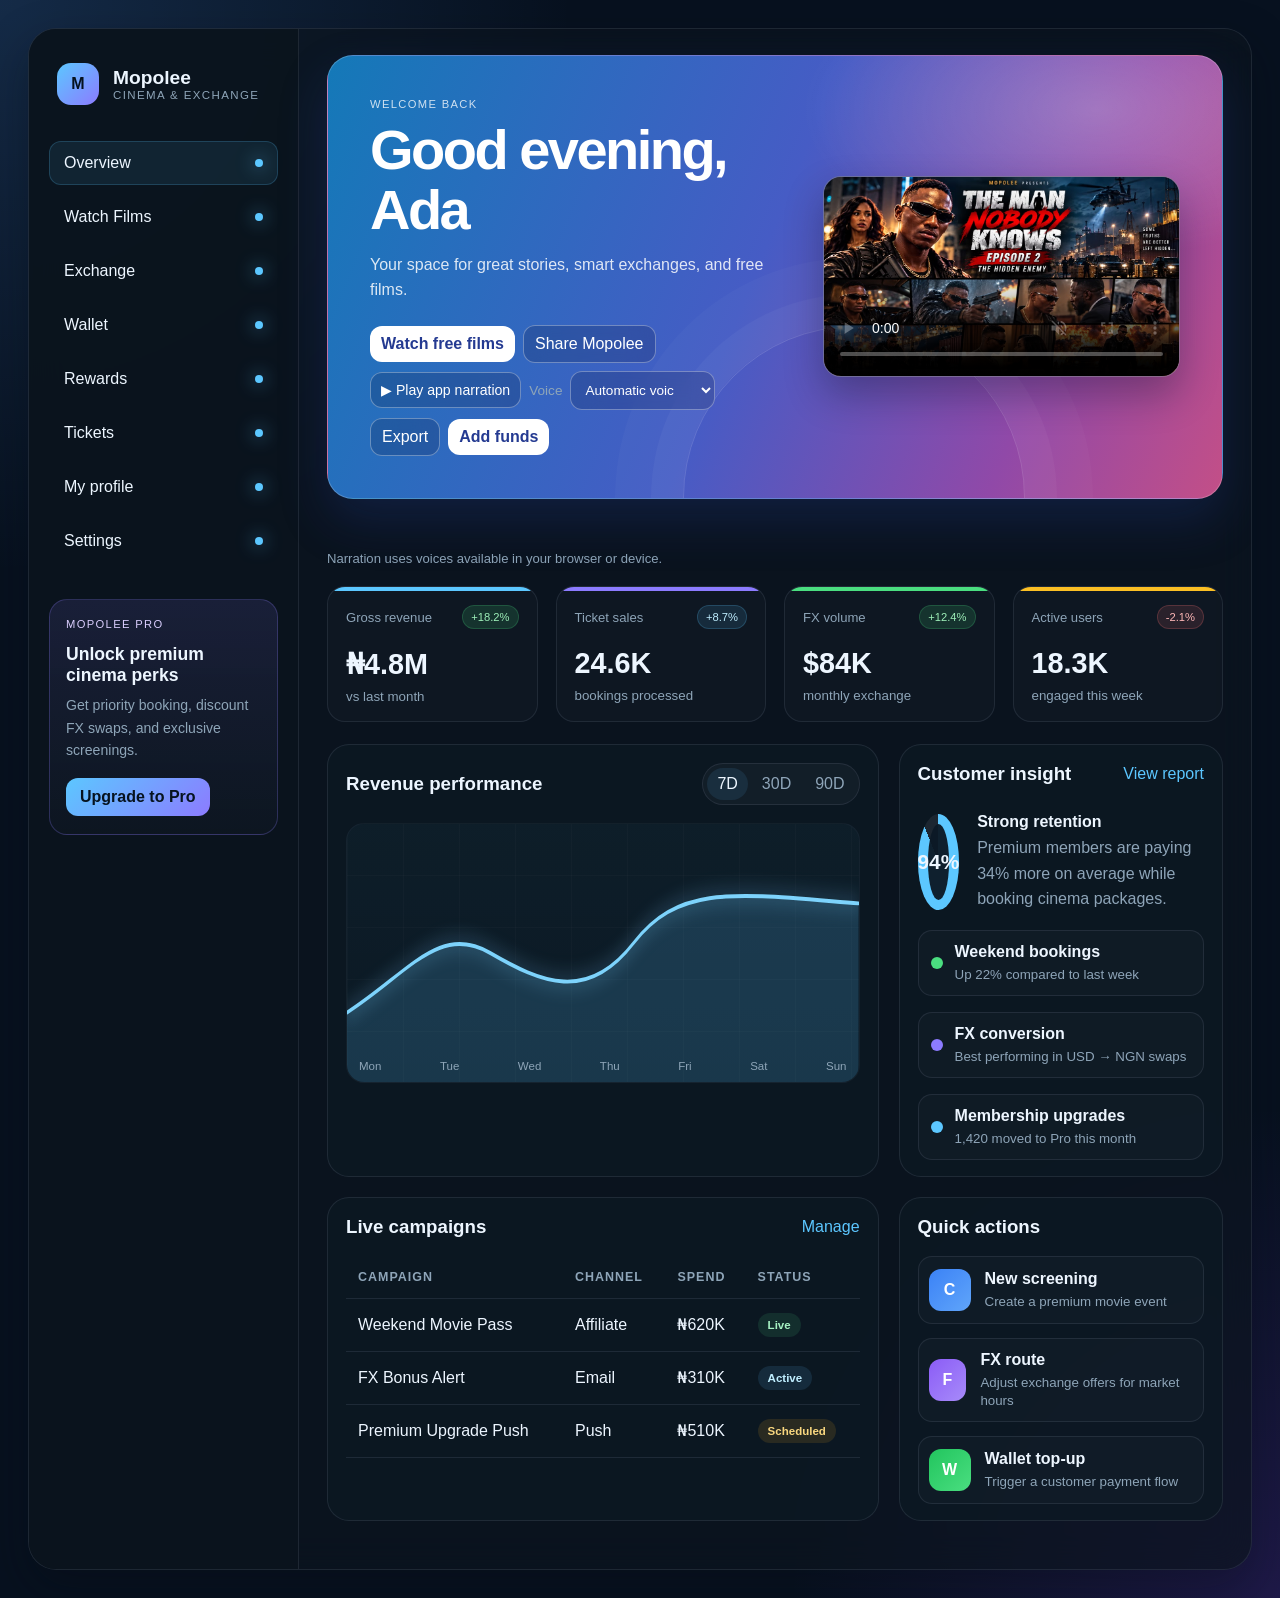
==== commit d9ec89cc: "Show demo video in dashboard hero Co-authored-by: Copilot <223556219+Copilot@users.noreply.github.co" ====
--- a/index.html
+++ b/index.html
@@ -85,7 +85,10 @@
                 <button class="primary-btn" type="button">Add funds</button>
               </div>
             </div>
-            <img class="overview-hero-poster" src="static/cinema-episode-2-poster.png" alt="Mopolee presents The Man Nobody Knows, Episode 2: The Hidden Enemy, featuring a dramatic action-film collage">
+            <video class="overview-hero-video" controls autoplay muted loop playsinline preload="metadata" poster="/static/cinema-episode-2-poster.png" aria-label="Mopolee demo film, The Man Nobody Knows">
+              <source src="/cinema-media/DEMO%20THE%20MAN%20NOBODY%20KNOWS.mp4" type="video/mp4">
+              Your browser does not support MP4 video playback.
+            </video>
           </div>
           <p id="share-demo-status" class="cinema-library-status" role="status" aria-live="polite"></p>
           <p id="demo-narration-status" class="sr-only" aria-live="polite"></p>
--- a/styles.css
+++ b/styles.css
@@ -336,7 +336,7 @@
   min-width: 0;
 }
 
-.overview-hero-poster {
+.overview-hero-video {
   display: block;
   width: 100%;
   aspect-ratio: 16 / 9;
@@ -1343,7 +1343,7 @@
     gap: 18px;
   }
 
-  .overview-hero-poster {
+  .overview-hero-video {
     max-height: 320px;
   }
 
